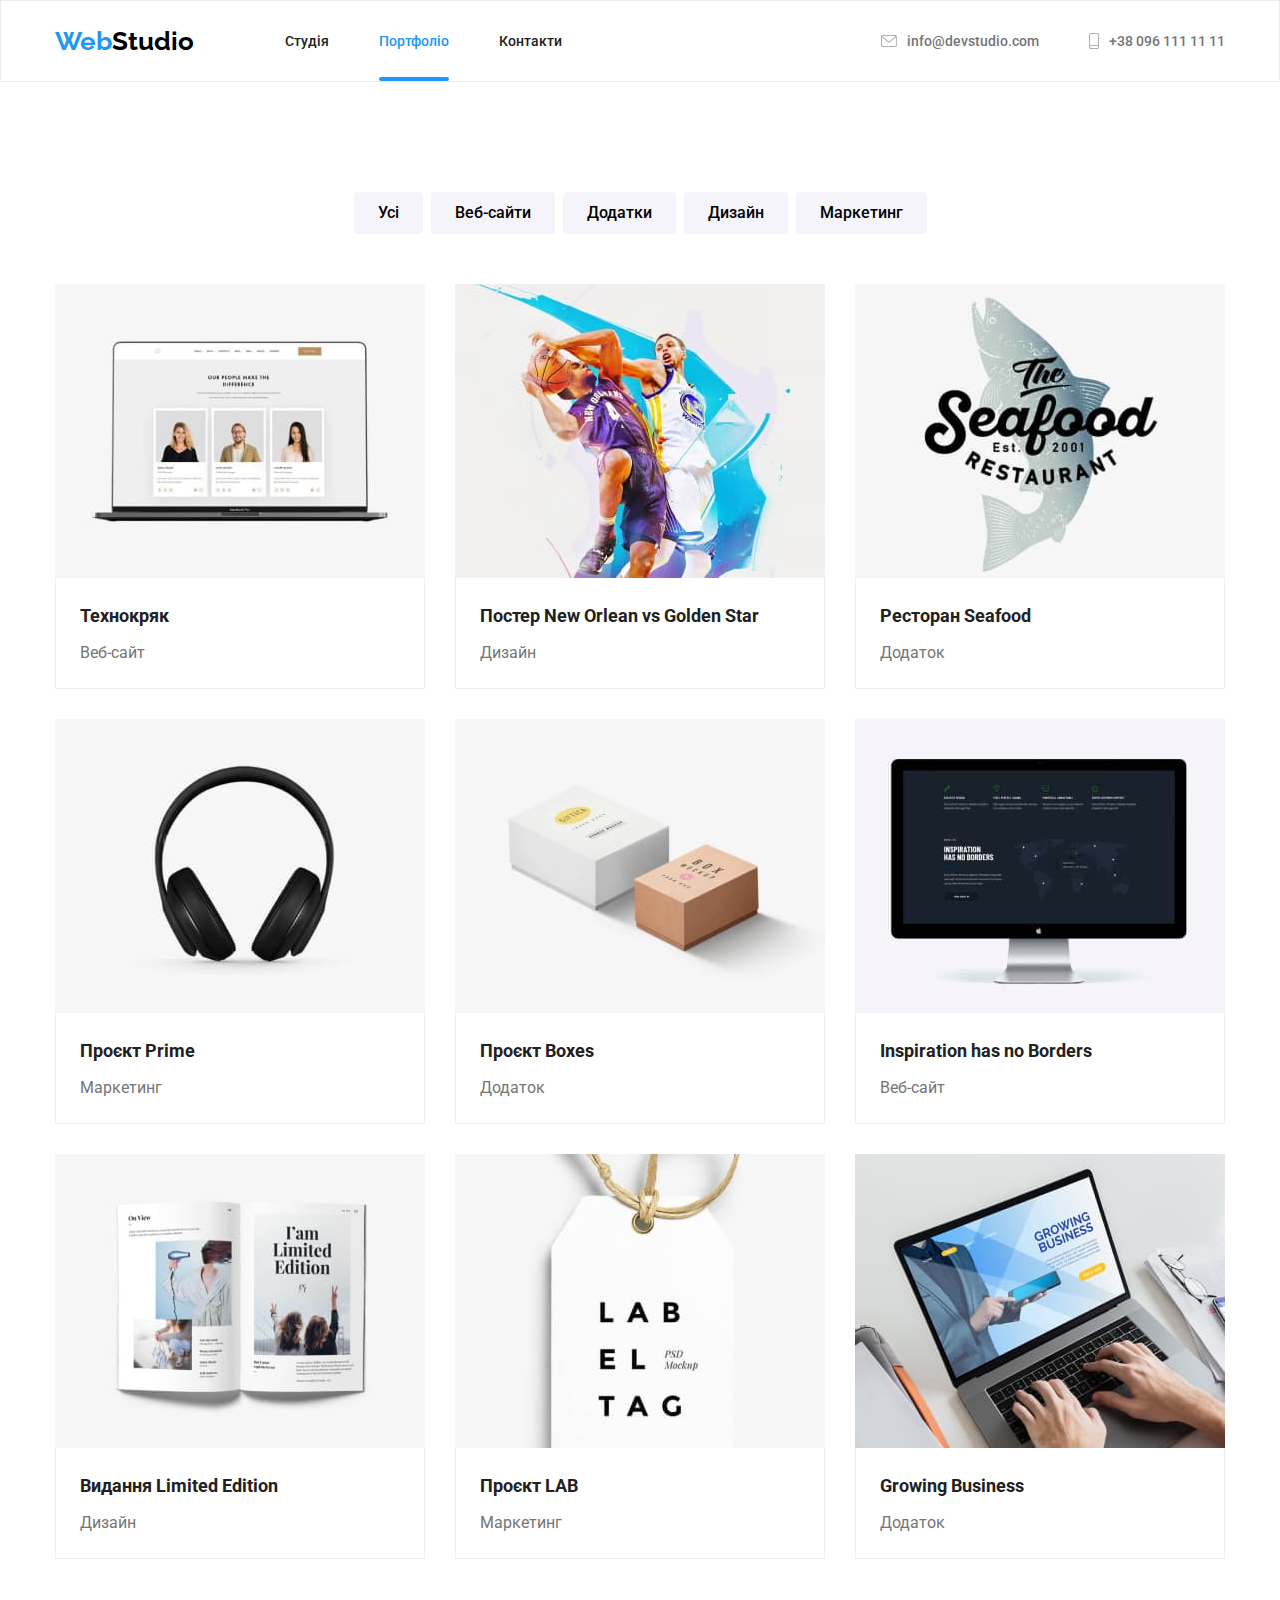
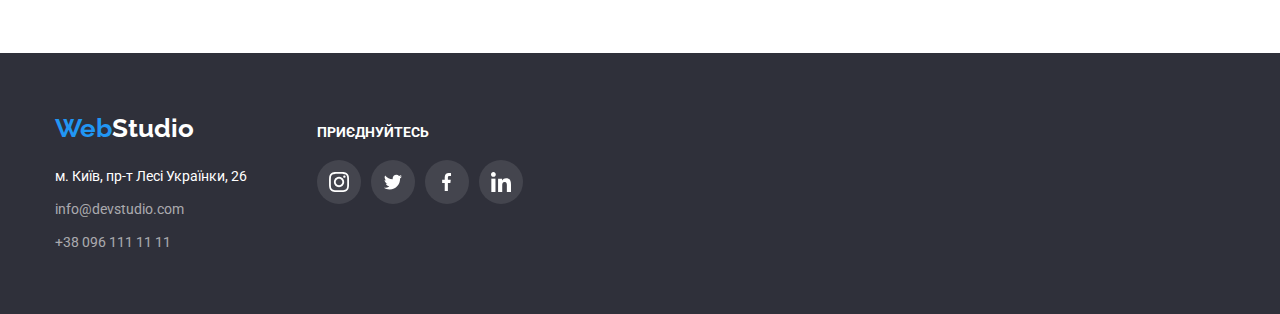
==== portfolio.html @ 8c5ba934 "/" ====
<!DOCTYPE html>
<html lang="uk">
  <head>
    <meta charset="UTF-8" />
    <meta http-equiv="X-UA-Compatible" content="IE=edge" />
    <meta name="viewport" content="width=device-width, initial-scale=1.0" />
    <title>Портфоліо</title>
    <link rel="preconnect" href="https://fonts.googleapis.com" />
    <link rel="preconnect" href="https://fonts.gstatic.com" crossorigin />
    <link
      href="https://fonts.googleapis.com/css2?family=Raleway:wght@700&family=Roboto:wght@400;500;700;900&display=swap"
      rel="stylesheet"
    />
    <link
      rel="stylesheet"
      href="https://cdnjs.cloudflare.com/ajax/libs/modern-normalize/1.0.0/modern-normalize.min.css"
    />
    <link rel="stylesheet" href="./css/styles.css" />
  </head>
  <body>
    <header class="header-">
      <div class="header-container container">
        <nav class="nav">
          <a class="nav-main" href="./">Web<span class="text-studio">Studio</span></a>
          <ul class="nav-list ul-utility">
            <li class="item">
              <a href="./index.html" class="link">Студія</a>
            </li>
            <li class="item">
              <a href="./portfolio.html" class="active-link">Портфоліо</a>
            </li>
            <li class="item">
              <a href="#" class="link">Контакти</a>
            </li>
          </ul>
        </nav>
        <ul class="down ul-utility">
          <li class="item">
            <a href="mailto:info@devstudio.com" lang="en" class="header-contacts">
              <svg width="16" height="12" class="icon-convert">
                <use href="./images/sprite.svg#icon-convert"></use>
              </svg>
              info@devstudio.com
            </a>
          </li>
          <li class="item">
            <a href="tel:+380961111111" class="header-contacts">
              <svg width="10" height="16" class="icon-convert">
                <use href="./images/sprite.svg#icon-smartphone"></use>
              </svg>
              +38 096 111 11 11</a
            >
          </li>
        </ul>
      </div>
    </header>
    <main class="main-studio">
      <section class="section">
        <div class="container">
          <h1 class="visually-hidden">Портфоліо</h1>
          <ul class="portfolio-buttons">
            <li class="item">
              <button type="button" class="portfolio-button">Усі</button>
            </li>

            <li class="item">
              <button type="button" class="portfolio-button">Веб-сайти</button>
            </li>

            <li class="item">
              <button type="button" class="portfolio-button">Додатки</button>
            </li>

            <li class="item">
              <button type="button" class="portfolio-button">Дизайн</button>
            </li>

            <li class="item">
              <button type="button" class="portfolio-button">Маркетинг</button>
            </li>
          </ul>
          <ul class="portfolio-table ul-utility">
            <li class="item">
              <div class="table-div">
                <a href="" class="portfolio-link">
                  <div class="card-thumb">
                    <img
                      class="portfolio-img"
                      width="370"
                      height="294"
                      src="./images/img5.jpg"
                      alt="Ноутбук"
                    />
                    <div class="card-overlay">
                      <p class="overlay-text p-utility">
                        Ресурс пропонує комплексні пропозиції з різним рівнем функціоналу та
                        сервісів. Все це дозволить відвідувачу отримати вичерпні відомості про
                        компанію чи приватну особу.
                      </p>
                    </div>
                  </div>
                  <div class="card-text">
                    <h2 class="portfolio-text h-utility">Технокряк</h2>
                    <p class="portfolio-p p-utility">Веб-сайт</p>
                  </div>
                </a>
              </div>
            </li>

            <li class="item">
              <div class="table-div">
                <a href="" class="portfolio-link">
                  <div class="card-thumb">
                    <img
                      class="portfolio-img"
                      width="370"
                      height="294"
                      src="./images/img6.jpg"
                      alt="Баскетбол"
                    />
                    <div class="card-overlay">
                      <p class="overlay-text p-utility">
                        Ресурс пропонує комплексні пропозиції з різним рівнем функціоналу та
                        сервісів. Все це дозволить відвідувачу отримати вичерпні відомості про
                        компанію чи приватну особу.
                      </p>
                    </div>
                  </div>
                  <div class="card-text">
                    <h2 class="portfolio-text h-utility">Постер New Orlean vs Golden Star</h2>
                    <p class="portfolio-p p-utility">Дизайн</p>
                  </div>
                </a>
              </div>
            </li>

            <li class="item">
              <div class="table-div">
                <a href="" class="portfolio-link">
                  <div class="card-thumb">
                    <img
                      class="portfolio-img"
                      width="370"
                      height="294"
                      src="./images/img7.jpg"
                      alt="Логотип ресторану"
                    />
                    <div class="card-overlay">
                      <p class="overlay-text p-utility">
                        Ресурс пропонує комплексні пропозиції з різним рівнем функціоналу та
                        сервісів. Все це дозволить відвідувачу отримати вичерпні відомості про
                        компанію чи приватну особу.
                      </p>
                    </div>
                  </div>
                  <div class="card-text">
                    <h2 class="portfolio-text h-utility">Ресторан Seafood</h2>
                    <p class="portfolio-p p-utility">Додаток</p>
                  </div>
                </a>
              </div>
            </li>

            <li class="item">
              <div class="table-div">
                <a href="" class="portfolio-link">
                  <div class="card-thumb">
                    <img
                      class="portfolio-img"
                      width="370"
                      height="294"
                      src="./images/img8.jpg"
                      alt="Навушники"
                    />
                    <div class="card-overlay">
                      <p class="overlay-text p-utility">
                        Ресурс пропонує комплексні пропозиції з різним рівнем функціоналу та
                        сервісів. Все це дозволить відвідувачу отримати вичерпні відомості про
                        компанію чи приватну особу.
                      </p>
                    </div>
                  </div>
                  <div class="card-text">
                    <h2 class="portfolio-text h-utility">Проєкт Prime</h2>
                    <p class="portfolio-p p-utility">Маркетинг</p>
                  </div>
                </a>
              </div>
            </li>

            <li class="item">
              <div class="table-div">
                <a href="" class="portfolio-link">
                  <div class="card-thumb">
                    <img
                      class="portfolio-img"
                      width="370"
                      height="294"
                      src="./images/img9.jpg"
                      alt="Бокси"
                    />
                    <div class="card-overlay">
                      <p class="overlay-text p-utility">
                        Ресурс пропонує комплексні пропозиції з різним рівнем функціоналу та
                        сервісів. Все це дозволить відвідувачу отримати вичерпні відомості про
                        компанію чи приватну особу.
                      </p>
                    </div>
                  </div>
                  <div class="card-text">
                    <h2 class="portfolio-text h-utility">Проєкт Boxes</h2>
                    <p class="portfolio-p p-utility">Додаток</p>
                  </div>
                </a>
              </div>
            </li>

            <li class="item">
              <div class="table-div">
                <a href="" class="portfolio-link">
                  <div class="card-thumb">
                    <img
                      class="portfolio-img"
                      width="370"
                      height="294"
                      src="./images/img10.jpg"
                      alt="Монітор"
                    />
                    <div class="card-overlay">
                      <p class="overlay-text p-utility">
                        Ресурс пропонує комплексні пропозиції з різним рівнем функціоналу та
                        сервісів. Все це дозволить відвідувачу отримати вичерпні відомості про
                        компанію чи приватну особу.
                      </p>
                    </div>
                  </div>
                  <div class="card-text">
                    <h2 class="portfolio-text h-utility">Inspiration has no Borders</h2>
                    <p class="portfolio-p p-utility">Веб-сайт</p>
                  </div>
                </a>
              </div>
            </li>

            <li class="item">
              <div class="table-div">
                <a href="" class="portfolio-link">
                  <div class="card-thumb">
                    <img
                      class="portfolio-img"
                      width="370"
                      height="294"
                      src="./images/img11.jpg"
                      alt="Журнал"
                    />
                    <div class="card-overlay">
                      <p class="overlay-text p-utility">
                        Ресурс пропонує комплексні пропозиції з різним рівнем функціоналу та
                        сервісів. Все це дозволить відвідувачу отримати вичерпні відомості про
                        компанію чи приватну особу.
                      </p>
                    </div>
                  </div>
                  <div class="card-text">
                    <h2 class="portfolio-text h-utility">Видання Limited Edition</h2>
                    <p class="portfolio-p p-utility">Дизайн</p>
                  </div>
                </a>
              </div>
            </li>

            <li class="item">
              <div class="table-div">
                <a href="" class="portfolio-link">
                  <div class="card-thumb">
                    <img
                      class="portfolio-img"
                      width="370"
                      height="294"
                      src="./images/img12.jpg"
                      alt="Бірка"
                    />
                    <div class="card-overlay">
                      <p class="overlay-text p-utility">
                        Ресурс пропонує комплексні пропозиції з різним рівнем функціоналу та
                        сервісів. Все це дозволить відвідувачу отримати вичерпні відомості про
                        компанію чи приватну особу.
                      </p>
                    </div>
                  </div>
                  <div class="card-text">
                    <h2 class="portfolio-text h-utility">Проєкт LAB</h2>
                    <p class="portfolio-p p-utility">Маркетинг</p>
                  </div>
                </a>
              </div>
            </li>

            <li class="item">
              <div class="table-div">
                <a href="" class="portfolio-link">
                  <div class="card-thumb">
                    <img
                      class="portfolio-img"
                      width="370"
                      height="294"
                      src="./images/img13.jpg"
                      alt="Ноутбук"
                    />
                    <div class="card-overlay">
                      <p class="overlay-text p-utility">
                        Ресурс пропонує комплексні пропозиції з різним рівнем функціоналу та
                        сервісів. Все це дозволить відвідувачу отримати вичерпні відомості про
                        компанію чи приватну особу.
                      </p>
                    </div>
                  </div>
                  <div class="card-text">
                    <h2 class="portfolio-text h-utility">Growing Business</h2>
                    <p class="portfolio-p p-utility">Додаток</p>
                  </div>
                </a>
              </div>
            </li>
          </ul>
        </div>
      </section>
    </main>
    <footer class="foot">
      <div class="foot-div container">
        <div class="first-part">
          <a class="nav-main" href="./">Web<span class="foot-studio">Studio</span></a>
          <address class="address">
            <ul class="ul-utility">
              <li class="item">
                <a
                  href="https://goo.gl/maps/CPtrU1FHBa2aNyZL9"
                  target="_blank"
                  rel="noopener noreferrer nofollow"
                  class="footer-adress"
                >
                  м. Київ, пр-т Лесі Українки, 26
                </a>
              </li>
              <li class="item">
                <a href="mailto:info@devstudio.com" lang="en" class="footer-contacts"
                  >info@devstudio.com
                </a>
              </li>
              <li class="item">
                <a href="tel:+380961111111" class="footer-contacts">+38 096 111 11 11</a>
              </li>
            </ul>
          </address>
        </div>
        <div class="join-div">
          <p class="join p-utility">Приєднуйтесь</p>
          <ul class="foot-svg ul-utility">
            <li class="item">
              <a class="foot-svg-link" href="#">
                <svg width="20px" height="20px" class="foot-svg-icon">
                  <use href="./images/sprite.svg#icon-instagram"></use>
                </svg>
              </a>
            </li>
            <li class="item">
              <a class="foot-svg-link" href="#">
                <svg width="20px" height="16.25px" class="foot-svg-icon">
                  <use href="./images/sprite.svg#icon-twitter"></use>
                </svg>
              </a>
            </li>
            <li class="item">
              <a class="foot-svg-link" href="#">
                <svg width="10px" height="20px" class="foot-svg-icon">
                  <use href="./images/sprite.svg#icon-facebook"></use>
                </svg>
              </a>
            </li>
            <li class="item">
              <a class="foot-svg-link" href="#">
                <svg width="20px" height="20px" class="foot-svg-icon">
                  <use href="./images/sprite.svg#icon-linkedin"></use>
                </svg>
              </a>
            </li>
          </ul>
        </div>
      </div>
    </footer>
  </body>
</html>
---- css/styles.css ----
:root{
    --domain-text-color: #212121;
    --hoover-color: #2196F3;
    --button-hover: #188CE8;
    --p-color: #757575;
    --default-color: #FFFFFF;
    --button-bgc: #F5F4FA;
    --black: #000000;
    --background-big: #2F303A;
    --sgv-icon-color: #AFB1B8;
    --border-color: #ECECEC;
    --card-set-gap: 30px;
    --card-text-lrpad: 24px;
    --card-text-btpad: 20px;
    --foot-svg-background: rgba(255, 255, 255, 0.1);
    --cubic: cubic-bezier(0.4, 0, 0.2, 1);
}

/* Утіліти */

.ul-utility{
    margin-top: 0;
    margin-bottom: 0;
}

.h-utility{
    margin-top: 0;
    margin-bottom: 0;
}

.p-utility{
    margin-top: 0;
    margin-bottom: 0;
}

.img-utility{
    display: block;
}

.visually-hidden {
    position: absolute;
    white-space: nowrap;
    width: 1px;
    height: 1px;
    overflow: hidden;
    border: 0;
    padding: 0;
    clip: rect(0 0 0 0);
    clip-path: inset(50%);
    margin: -1px;
}

html {
    box-sizing: border-box;
}

*,
*::before *::after {
    box-sizing: inherit;
}



button{
    font-family: inherit;
    cursor: pointer;
    user-select: none;
}

/* Body */
body{
    font-family: Roboto, sans-serif;
    color: var(--domain-text-color);
}

li{
    list-style-type: none;
}

ul{
    margin-left: 0;
    padding-left: 0;
}

img{
    display: block;
    max-width: 100%;
    height: auto;
}

.container{
    width: 1200px;
    padding: 0 15px;
    margin-left: auto;
    margin-right: auto;
    padding-left: 15px;
    padding-right: 15px;
}

.section{
    padding-top: 94px;
    padding-bottom: 94px;
}

.header-{
    border: 1px solid var(--border-color);
}

.header-container{
    display: flex;
}

/* Navigation  */
.nav{
    display: flex;
    text-align: center;
    margin-right: 0;
    height: 80px;
    align-items: center;
}

.nav-main{
    font-family: Raleway, sans-serif;
    font-weight: 700;
    font-size: 26px;
    line-height: calc(31/26);
    color: var(--hoover-color);
    text-decoration: none;
    margin-right: 91px;
    margin-left: auto;
    align-items: center;
}

.text-studio{
    color: var(--black);
}

.foot-studio{
    color: var(--default-color);
}

.nav-list{
    display: flex;
    align-items: center;
}

.nav-list .item{
    margin-left: 50px;
}

.nav-list .item:first-child{
    margin-left: 0;
}

.nav .link{
    position: relative;

    text-decoration: none;
    font-weight: 500;
    font-size: 14px;
    line-height: calc(16/14);
    color: var(--domain-text-color);

    transition: color 250ms var(--cubic);
}

.active-link{
    position: relative;

    color: var(--hoover-color);
    text-decoration: none;
    font-weight: 500;
    font-size: 14px;
    line-height: calc(16/14);
}

.active-link::after{
    content: '';

    position: absolute;
    bottom: -32.6px;

    width: 100%;
    height: 4px;
    display: block;
    
    border-radius: 2px;
    background-color: var(--hoover-color);
}

.nav .link:hover,
.nav .link:focus{
    color: var(--hoover-color);
}

.nav .link::after{
    content: '';

    position: absolute;
    bottom: -32.6px;

    width: 100%;
    height: 4px;
    display: block;

    border-radius: 2px;
    background-color: var(--hoover-color);
    transform: scale(0);

    transition: transform 250ms var(--cubic);
}

.nav .link:hover::after, .nav .link:focus::after{
    transform: scale(1);
}

.down{
    display: flex;
    margin-left: auto;
    align-items: center;    
}

.down .item:not(:first-child){
    margin-left: 50px;
}

.header-contacts{
    display: flex;
    align-items: center;
    font-weight: 500;
    font-size: 14px;
    line-height: calc(16/14);
    color: var(--p-color);
    text-decoration: none;
    fill: var(--sgv-icon-color);

    transition: color 250ms var(--cubic), fill 250ms var(--cubic);
}

.header-contacts:hover,
.header-contacts:focus{
    color: var(--hoover-color);
    fill: var(--hoover-color);
}

.icon-convert{
    display: inline-block;
    margin-right: 10px;
}

.icon-smartphone{
    display: inline-block;
    margin-right: 10px;
}

.solution-sec {
    background-color: var(--background-big);
    align-items: center;
    padding-top: 200px;
    padding-bottom: 200px;
    margin: 0 auto;
    max-width: 1600px;

    background-image: linear-gradient(
        to right, 
        rgba(47, 48, 58, 0.4), 
        rgba(47, 48, 58, 0.4)
        ), url('../images/img14.jpg');
    background-size: cover;
    background-repeat: no-repeat;
}

.main-text{
    width: 696px;
    height: 120px;

    font-weight: 900;
    font-size: 44px;
    line-height: calc(60/40);
    color: var(--default-color);
    text-transform: uppercase;
    margin-right: auto;
    margin-left: auto;
    text-align: center;
    margin-bottom: 30px;
    margin-top: 0;
}

.button-order{
    display: block;
    font-weight: 700;
    font-size: 16px;
    line-height: calc(30/16);
    color: var(--default-color);
    background-color: var(--hoover-color);
    box-shadow: 0px 4px 4px rgba(0, 0, 0, 0.15);
    border-radius: 4px;
    border-color: transparent;
    text-align: center;
    margin-right: auto;
    margin-left: auto;
    padding-left: 32px;
    padding-right: 32px;
    padding-top: 10px;
    padding-bottom: 10px;

    transition: background-color 250ms var(--cubic);
}

.button-order:hover,
.button-order:focus{
    background-color: var(--button-hover);
}

.features-section{
    
}

.features-ul{
    display: flex;
    margin-right: auto;
    margin-left: auto;
}

.features-ul .item::before{
    content: '';

    width: 270px;
    height: 120px;

    display: block;
    background-color: var(--button-bgc);
    margin-bottom: 30px;
}

.icon::before{
    background-repeat: no-repeat;
    background-position: center;
}

.plate::before{
    background-image: url('../images/plate.svg');
}

.clock::before{
    background-image: url('../images/clock.svg');
}

.computer::before{
    background-image: url('../images/computer.svg');
}

.space::before{
    background-image: url('../images/space.svg');
}

.features-ul .item{
    width: 270px;
}

.features-ul .item:not(:nth-child(4n)){
    margin-right: 30px;
}

.features-h{
    font-weight: 700;
    font-size: 14px;
    line-height: calc(16/14);
    text-transform: uppercase;
    margin-bottom: 10px;
}

.features-p {
    font-size: 14px;
    line-height: calc(21/14);
    color: var(--p-color);
}

.speciality-sec{
    padding-top: 0;
}

.speciality{
    font-weight: 700;
    font-size: 36px;
    line-height: calc(42/36);
    text-align: center;
    margin-right: auto;
    margin-left: auto;
    margin-bottom: 50px;
}

.speciality-ul{
    display: flex;
}


.speciality-ul .item:not(:nth-child(3n)){
    margin-right: 30px;
}

.speciality-card{
    position: relative;
}

.speciality-card-text{
    text-align: center;
    background-color: rgba(47, 48, 58, 0.8);
    padding-top: 27px;
    padding-bottom: 27px;

    position: absolute;
    width: 100%;
    top: 100%;
    transform: translate(0, -100%);
}

.card-p{
    font-weight: 700;
    font-size: 14px;
    line-height: calc(16/14);
    color: var(--default-color);
    text-transform: uppercase;
}

.team-sec {
    background-color: var(--button-bgc);
}

.team-text{
    font-size: 36px;
    line-height: calc(42/36);
    text-align: center;
    margin-bottom: 50px;
}

.team-ul{
    display: flex;
}


.team-ul > .item:not(:nth-child(4n)){
    margin-right: 30px;
}

.studio-div{
    box-shadow: 0px 1px 3px rgba(0, 0, 0, 0.12), 0px 1px 1px rgba(0, 0, 0, 0.14), 0px 2px 1px rgba(0, 0, 0, 0.2);
    border-radius: 0px 0px 4px 4px;
    background-color: #fff;
    padding-top: 30px;
    padding-bottom: 30px;
}

.team-names{
    font-weight: 500;
    font-size: 16px;
    line-height: calc(19/16);
    margin-bottom: 10px;
    text-align: center;
}

.team-job{
    font-size: 16px;
    line-height: calc(19/16);
    color: var(--p-color);
    font-weight: 400;
    text-align: center;
    margin-bottom: 16px;
}


.svg-ul{
    display: flex;
    justify-content: center;
}

.svg-ul .item{
    height: 44px;
    width: 44px;
}

.svg-ul .item:not(:last-child){
    margin-right: 10px;
}

.svg-link{
    height: 44px;
    width: 44px;

    display: flex;
    border-radius: 50%;
    align-items: center;
    justify-content: center;
    fill: var(--sgv-icon-color);

    transition: background-color 250ms var(--cubic), fill 250ms var(--cubic);
}

.svg-link:hover, .svg-link:focus{
    background-color: var(--hoover-color);
    fill: var(--default-color);
}

.clients-sec{

}

.clients-text{
    text-align: center;
    font-size: 36px;
    line-height: calc(42/36);
    margin-right: auto;
    margin-left: auto;
    margin-bottom: 50px;
}

.clients-ul{
    display: flex;
}

.clients-ul .item{
    width: calc((100% - 150px ) / 6 );
}

.clients-ul .item:not(:last-child){
    margin-right: 30px;
}

.companies-div{
    height: 92px;
}

.clients-link{
    display: flex;
    justify-content: center;
    align-items: center;
    height: 92px;
    fill: var(--sgv-icon-color);
    border: 1px solid var(--sgv-icon-color);
    border-radius: 4px;
    transition: border-color 250ms var(--cubic), fill 250ms var(--cubic);
}

.clients-link:hover, .clients-link:focus{
    border-color: var(--hoover-color);
    fill: var(--hoover-color);
}

.clients-svg{

}

/* Portfolio */
.portfolio-buttons{
    display: flex;
    margin-bottom: 50px;
    justify-content: center;
}

.portfolio-buttons .item:not(:last-child){
    margin-right: 8px;
}

.portfolio-button{
    font-weight: 500;
    font-size: 16px;
    line-height: calc(26/16);
    font-family: inherit;
    text-align: center;
    background-color: var(--button-bgc);
    border-radius: 4px;
    border-color: transparent;
    padding-top: 6px;
    padding-bottom: 6px;
    padding-right: 22px;
    padding-left: 22px;

    transition: background-color 250ms var(--cubic), color 250ms var(--cubic), box-shadow 250ms var(--cubic);
}

.portfolio-button:hover,
.portfolio-button:focus{
    background-color: var(--hoover-color);
    color: var(--default-color);
    box-shadow: 0px 3px 1px rgba(0, 0, 0, 0.1), 0px 1px 2px rgba(0, 0, 0, 0.08), 0px 2px 2px rgba(0, 0, 0, 0.12);
}

.portfolio-table{
    display: flex;
    flex-wrap: wrap;
    margin-right: calc(-1 * var(--card-set-gap));
    margin-bottom: calc(-1 * var(--card-set-gap));
}


.portfolio-table .item{
    flex-basis: calc(100% / 3 - var(--card-set-gap));
    margin-right: var(--card-set-gap);
    margin-bottom: var(--card-set-gap);
}

.table-div{

}

.table-img{
    margin-bottom: 20px;
}

.portfolio-link{
    text-decoration: none;
    color: var(--domain-text-color);
    display: block;
    transition: box-shadow 250ms var(--cubic);
}

.portfolio-link:hover, .portfolio-link:focus{
    box-shadow: 0px 1px 1px rgba(0, 0, 0, 0.12), 0px 4px 4px rgba(0, 0, 0, 0.06), 1px 4px 6px rgba(0, 0, 0, 0.16);
}

.card-thumb{
    position: relative;
    overflow: hidden;
}

.portfolio-img{
    
}

.card-overlay{
    position: absolute;
    top: 0;
    left: 0;

    width: 100%;
    height: 100%;
    
    background-color: rgba(33, 150, 243, 0.9);
    transform: translateY(101%);

    transition: transform 250ms var(--cubic);
}

.portfolio-link:hover .card-overlay, .portfolio-link:focus .card-overlay{
    transform: translate(0);
}

.overlay-text{
    padding: 63px 24px;
    font-weight: 400;
    font-size: 18px;
    line-height: calc(28/18);
    color: var(--default-color);
}

.card-text{
    padding-left: var(--card-text-lrpad);
    padding-right: var(--card-text-lrpad);
    padding-bottom: var(--card-text-btpad);
    padding-top: var(--card-text-btpad);
    border: 1px solid #EEEEEE;
    border-top: none;
}

.portfolio-text{
    font-weight: 700;
    font-size: 18px;
    line-height: calc(36/18);
    margin-bottom: 4px;
}

.portfolio-p{
    font-size: 16px;
    line-height: calc(30/16);
    color: var(--p-color);
}


/* FOOTER */

.footer-adress{
    font-size: 14px;
    line-height: calc(24/14);
    color: var(--default-color);
    text-decoration: none;

    transition: color 250ms var(--cubic);
}

.footer-adress:hover,
.footer-adress:focus{
    color: var(--hoover-color);
}

.footer-contacts{
    font-size: 14px;
    line-height: calc(24/14);
    color: rgba(255, 255, 255, 0.6);
    text-decoration: none;

    transition: color 250ms var(--cubic);
}

.footer-contacts:hover,
.footer-contacts:focus{
    color: var(--hoover-color);
}

.foot{
    padding-top: 60px;
    padding-bottom: 60px;
    background-color: var(--background-big);
}

.foot-div{
    display: flex;
    align-items: baseline;
}


.foot .nav-main{
    margin-right: 0;
}

.address{
    font-style: normal;
    margin-top: 20px;
}

.address .item:not(:last-child){
    margin-bottom: 9px;
}

.join-div{
    margin-left: 70px;
}

.join{
    font-weight: 700;
    font-size: 14px;
    line-height: calc(16/14);
    text-transform: uppercase;
    color: var(--default-color);
    margin-bottom: 20px;
}

.foot-svg{
    display: flex;
    justify-content: center;
}

.foot-svg .item:not(:last-child){
    margin-right: 10px;
}

.foot-svg-link{
    height: 44px;
    width: 44px;

    justify-content: center;
    align-items: center;
    display: flex;
    border-radius: 50%;
    background-color: var(--foot-svg-background);

    transition: background-color 250ms var(--cubic);
}

.foot-svg-link:hover,
.foot-svg-link:focus{
    background-color: var(--hoover-color);
}

.foot-svg-icon{
    fill: var(--default-color);
}

.backdrop{
    position: fixed;
    top: 0;
    left: 0;

    width: 100%;
    height: 100%;

    background-color: rgba(0, 0, 0, 0.2);

    opacity: 1;
        
    transition: opacity 250ms var(--cubic);
}

.backdrop.is-hidden{
    opacity: 0;
    pointer-events: none;
}

.backdrop.is-hidden .modal{
    transform: translate(-50%, -50%) scale(0.9);
}

.modal{
    position: absolute;
    top: 50%;
    left: 50%;
    transform: translate(-50%, -50%) scale(1);

    width: 528px;
    height: 581px;

    background-color: var(--default-color);
    box-shadow: 0px 1px 3px rgba(0, 0, 0, 0.12), 0px 1px 1px rgba(0, 0, 0, 0.14), 0px 2px 1px rgba(0, 0, 0, 0.2);
    border-radius: 4px;

    transition: transform 250ms var(--cubic);
}

.close-button{
    position: absolute;
    top: 8px;
    right: 8px;

    display: block;
    border: 1px solid rgba(0, 0, 0, 0.1);
    border-radius: 50%;
    background-color: var(--default-color);
    padding: 10px;
    display: flex;
    justify-content: center;
    align-items: center;
    fill: black;

    transition: background-color 250ms var(--cubic), fill 250ms var(--cubic), box-shadow 250ms var(--cubic);
}

.close-button:hover, .close-button:focus{
    background-color: var(--hoover-color);
    fill: var(--default-color);
    box-shadow: 0px 1px 3px rgba(0, 0, 0, 0.12), 0px 1px 1px rgba(0, 0, 0, 0.14), 0px 2px 1px rgba(0, 0, 0, 0.2);
}

.chrest-icon{
    
}
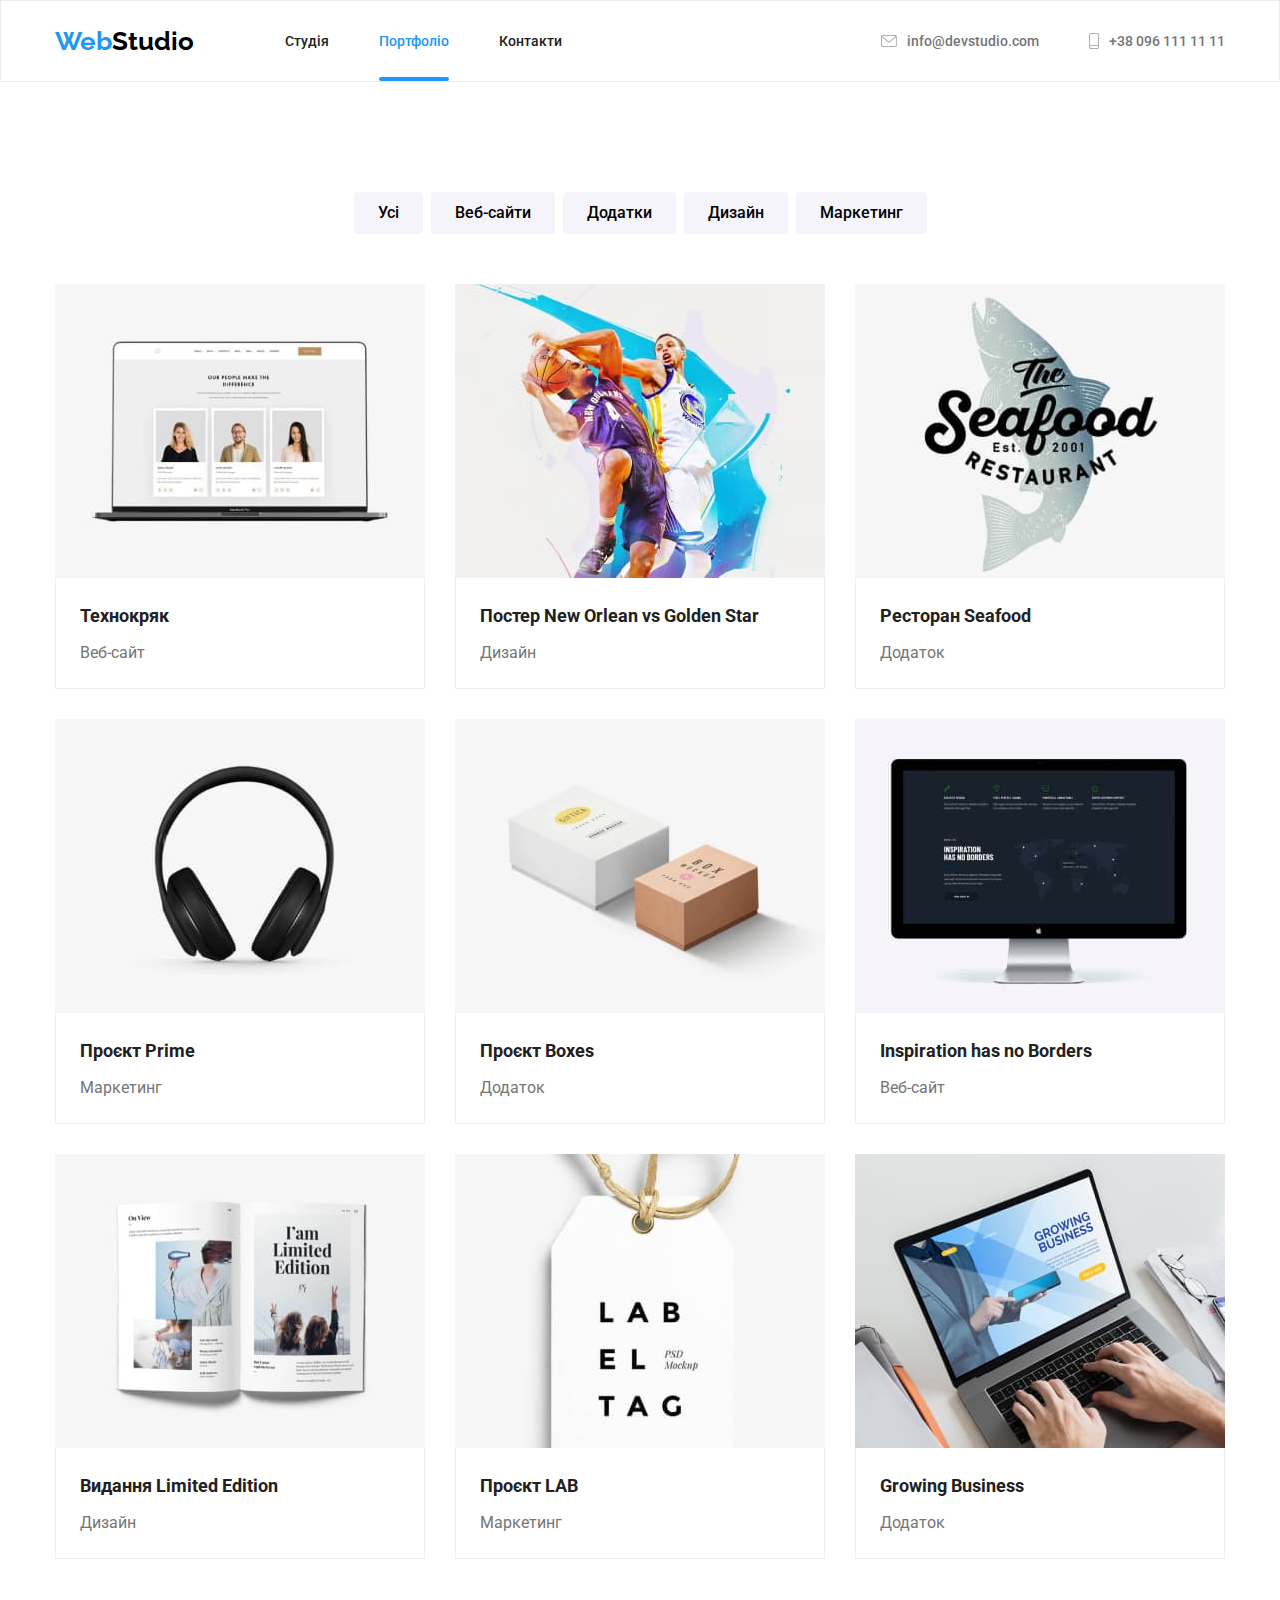
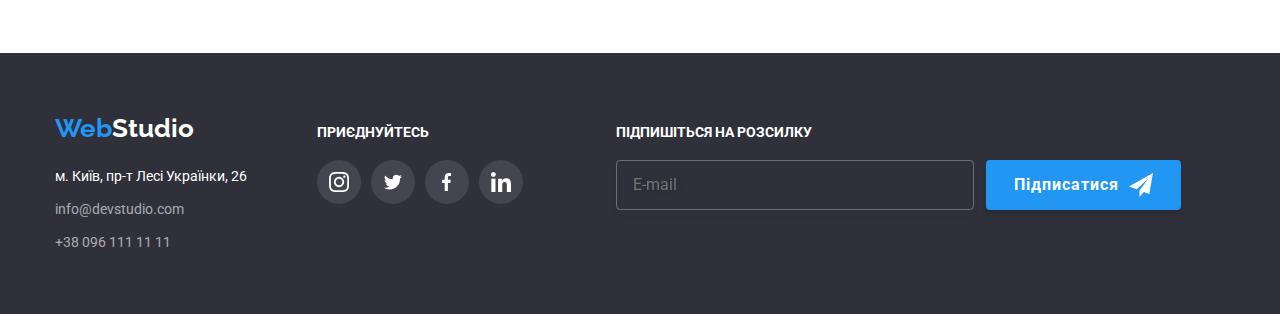
==== commit ba8d47eb: "/" ====
--- a/portfolio.html
+++ b/portfolio.html
@@ -386,6 +386,28 @@
             </li>
           </ul>
         </div>
+        <div class="foot-form-container">
+          <p class="form-p p-utility">Підпишіться на розсилку</p>
+          <div class="foot-form-div">
+            <form class="foot-form">
+              <label for="" class="field-foot">
+                <input
+                  class="foot-input"
+                  type="mail"
+                  name="foot-email"
+                  placeholder="E-mail"
+                  autocomplete="on"
+                />
+              </label>
+            </form>
+            <button class="foot-submit" type="submit">
+              Підписатися
+              <svg class="icon-send" width="24px" height="24px">
+                <use href="./images/sprite.svg#icon-send"></use>
+              </svg>
+            </button>
+          </div>
+        </div>
       </div>
     </footer>
   </body>
--- a/css/styles.css
+++ b/css/styles.css
@@ -1,844 +1,1105 @@
-:root{
-    --domain-text-color: #212121;
-    --hoover-color: #2196F3;
-    --button-hover: #188CE8;
-    --p-color: #757575;
-    --default-color: #FFFFFF;
-    --button-bgc: #F5F4FA;
-    --black: #000000;
-    --background-big: #2F303A;
-    --sgv-icon-color: #AFB1B8;
-    --border-color: #ECECEC;
-    --card-set-gap: 30px;
-    --card-text-lrpad: 24px;
-    --card-text-btpad: 20px;
-    --foot-svg-background: rgba(255, 255, 255, 0.1);
-    --cubic: cubic-bezier(0.4, 0, 0.2, 1);
+:root {
+  --domain-text-color: #212121;
+  --hover-color: #2196f3;
+  --button-hover: #188ce8;
+  --p-color: #757575;
+  --default-color: #ffffff;
+  --button-bgc: #f5f4fa;
+  --black: #000000;
+  --background-big: #2f303a;
+  --sgv-icon-color: #afb1b8;
+  --border-color: #ececec;
+  --card-set-gap: 30px;
+  --card-text-lrpad: 24px;
+  --card-text-btpad: 20px;
+  --foot-svg-background: rgba(255, 255, 255, 0.1);
+  --cubic: cubic-bezier(0.4, 0, 0.2, 1);
 }
 
 /* Утіліти */
 
-.ul-utility{
-    margin-top: 0;
-    margin-bottom: 0;
-}
-
-.h-utility{
-    margin-top: 0;
-    margin-bottom: 0;
-}
-
-.p-utility{
-    margin-top: 0;
-    margin-bottom: 0;
-}
-
-.img-utility{
-    display: block;
+.ul-utility {
+  margin-top: 0;
+  margin-bottom: 0;
+}
+
+.h-utility {
+  margin-top: 0;
+  margin-bottom: 0;
+}
+
+.p-utility {
+  margin-top: 0;
+  margin-bottom: 0;
+}
+
+.img-utility {
+  display: block;
 }
 
 .visually-hidden {
-    position: absolute;
-    white-space: nowrap;
-    width: 1px;
-    height: 1px;
-    overflow: hidden;
-    border: 0;
-    padding: 0;
-    clip: rect(0 0 0 0);
-    clip-path: inset(50%);
-    margin: -1px;
+  position: absolute;
+  white-space: nowrap;
+  width: 1px;
+  height: 1px;
+  overflow: hidden;
+  border: 0;
+  padding: 0;
+  clip: rect(0 0 0 0);
+  clip-path: inset(50%);
+  margin: -1px;
 }
 
 html {
-    box-sizing: border-box;
+  box-sizing: border-box;
 }
 
 *,
 *::before *::after {
-    box-sizing: inherit;
-}
-
-
-
-button{
-    font-family: inherit;
-    cursor: pointer;
-    user-select: none;
+  box-sizing: inherit;
+}
+
+button {
+  font-family: inherit;
+  cursor: pointer;
+  user-select: none;
 }
 
 /* Body */
-body{
-    font-family: Roboto, sans-serif;
-    color: var(--domain-text-color);
-}
-
-li{
-    list-style-type: none;
-}
-
-ul{
-    margin-left: 0;
-    padding-left: 0;
-}
-
-img{
-    display: block;
-    max-width: 100%;
-    height: auto;
-}
-
-.container{
-    width: 1200px;
-    padding: 0 15px;
-    margin-left: auto;
-    margin-right: auto;
-    padding-left: 15px;
-    padding-right: 15px;
-}
-
-.section{
-    padding-top: 94px;
-    padding-bottom: 94px;
-}
-
-.header-{
-    border: 1px solid var(--border-color);
-}
-
-.header-container{
-    display: flex;
+body {
+  font-family: Roboto, sans-serif;
+  color: var(--domain-text-color);
+}
+
+li {
+  list-style-type: none;
+}
+
+ul {
+  margin-left: 0;
+  padding-left: 0;
+}
+
+img {
+  display: block;
+  max-width: 100%;
+  height: auto;
+}
+
+.container {
+  width: 1200px;
+  padding: 0 15px;
+  margin-left: auto;
+  margin-right: auto;
+  padding-left: 15px;
+  padding-right: 15px;
+}
+
+.section {
+  padding-top: 94px;
+  padding-bottom: 94px;
+}
+
+.header- {
+  border: 1px solid var(--border-color);
+}
+
+.header-container {
+  display: flex;
 }
 
 /* Navigation  */
-.nav{
-    display: flex;
-    text-align: center;
-    margin-right: 0;
-    height: 80px;
-    align-items: center;
-}
-
-.nav-main{
-    font-family: Raleway, sans-serif;
-    font-weight: 700;
-    font-size: 26px;
-    line-height: calc(31/26);
-    color: var(--hoover-color);
-    text-decoration: none;
-    margin-right: 91px;
-    margin-left: auto;
-    align-items: center;
-}
-
-.text-studio{
-    color: var(--black);
-}
-
-.foot-studio{
-    color: var(--default-color);
-}
-
-.nav-list{
-    display: flex;
-    align-items: center;
-}
-
-.nav-list .item{
-    margin-left: 50px;
-}
-
-.nav-list .item:first-child{
-    margin-left: 0;
-}
-
-.nav .link{
-    position: relative;
-
-    text-decoration: none;
-    font-weight: 500;
-    font-size: 14px;
-    line-height: calc(16/14);
-    color: var(--domain-text-color);
-
-    transition: color 250ms var(--cubic);
-}
-
-.active-link{
-    position: relative;
-
-    color: var(--hoover-color);
-    text-decoration: none;
-    font-weight: 500;
-    font-size: 14px;
-    line-height: calc(16/14);
-}
-
-.active-link::after{
-    content: '';
-
-    position: absolute;
-    bottom: -32.6px;
-
-    width: 100%;
-    height: 4px;
-    display: block;
-    
-    border-radius: 2px;
-    background-color: var(--hoover-color);
+.nav {
+  display: flex;
+  text-align: center;
+  margin-right: 0;
+  height: 80px;
+  align-items: center;
+}
+
+.nav-main {
+  font-family: Raleway, sans-serif;
+  font-weight: 700;
+  font-size: 26px;
+  line-height: calc(31 / 26);
+  color: var(--hover-color);
+  text-decoration: none;
+  margin-right: 91px;
+  margin-left: auto;
+  align-items: center;
+}
+
+.text-studio {
+  color: var(--black);
+}
+
+.foot-studio {
+  color: var(--default-color);
+}
+
+.nav-list {
+  display: flex;
+  align-items: center;
+}
+
+.nav-list .item {
+  margin-left: 50px;
+}
+
+.nav-list .item:first-child {
+  margin-left: 0;
+}
+
+.nav .link {
+  position: relative;
+
+  text-decoration: none;
+  font-weight: 500;
+  font-size: 14px;
+  line-height: calc(16 / 14);
+  color: var(--domain-text-color);
+
+  transition: color 250ms var(--cubic);
+}
+
+.active-link {
+  position: relative;
+
+  color: var(--hover-color);
+  text-decoration: none;
+  font-weight: 500;
+  font-size: 14px;
+  line-height: calc(16 / 14);
+}
+
+.active-link::after {
+  content: '';
+
+  position: absolute;
+  bottom: -32.6px;
+
+  width: 100%;
+  height: 4px;
+  display: block;
+
+  border-radius: 2px;
+  background-color: var(--hover-color);
 }
 
 .nav .link:hover,
-.nav .link:focus{
-    color: var(--hoover-color);
-}
-
-.nav .link::after{
-    content: '';
-
-    position: absolute;
-    bottom: -32.6px;
-
-    width: 100%;
-    height: 4px;
-    display: block;
-
-    border-radius: 2px;
-    background-color: var(--hoover-color);
-    transform: scale(0);
-
-    transition: transform 250ms var(--cubic);
-}
-
-.nav .link:hover::after, .nav .link:focus::after{
-    transform: scale(1);
-}
-
-.down{
-    display: flex;
-    margin-left: auto;
-    align-items: center;    
-}
-
-.down .item:not(:first-child){
-    margin-left: 50px;
-}
-
-.header-contacts{
-    display: flex;
-    align-items: center;
-    font-weight: 500;
-    font-size: 14px;
-    line-height: calc(16/14);
-    color: var(--p-color);
-    text-decoration: none;
-    fill: var(--sgv-icon-color);
-
-    transition: color 250ms var(--cubic), fill 250ms var(--cubic);
+.nav .link:focus {
+  color: var(--hover-color);
+}
+
+.nav .link::after {
+  content: '';
+
+  position: absolute;
+  bottom: -32.6px;
+
+  width: 100%;
+  height: 4px;
+  display: block;
+
+  border-radius: 2px;
+  background-color: var(--hover-color);
+  transform: scale(0);
+
+  transition: transform 250ms var(--cubic);
+}
+
+.nav .link:hover::after,
+.nav .link:focus::after {
+  transform: scale(1);
+}
+
+.down {
+  display: flex;
+  margin-left: auto;
+  align-items: center;
+}
+
+.down .item:not(:first-child) {
+  margin-left: 50px;
+}
+
+.header-contacts {
+  display: flex;
+  align-items: center;
+  font-weight: 500;
+  font-size: 14px;
+  line-height: calc(16 / 14);
+  color: var(--p-color);
+  text-decoration: none;
+  fill: var(--sgv-icon-color);
+
+  transition: color 250ms var(--cubic), fill 250ms var(--cubic);
 }
 
 .header-contacts:hover,
-.header-contacts:focus{
-    color: var(--hoover-color);
-    fill: var(--hoover-color);
-}
-
-.icon-convert{
-    display: inline-block;
-    margin-right: 10px;
-}
-
-.icon-smartphone{
-    display: inline-block;
-    margin-right: 10px;
+.header-contacts:focus {
+  color: var(--hover-color);
+  fill: var(--hover-color);
+}
+
+.icon-convert {
+  display: inline-block;
+  margin-right: 10px;
+}
+
+.icon-smartphone {
+  display: inline-block;
+  margin-right: 10px;
 }
 
 .solution-sec {
-    background-color: var(--background-big);
-    align-items: center;
-    padding-top: 200px;
-    padding-bottom: 200px;
-    margin: 0 auto;
-    max-width: 1600px;
-
-    background-image: linear-gradient(
-        to right, 
-        rgba(47, 48, 58, 0.4), 
-        rgba(47, 48, 58, 0.4)
-        ), url('../images/img14.jpg');
-    background-size: cover;
-    background-repeat: no-repeat;
-}
-
-.main-text{
-    width: 696px;
-    height: 120px;
-
-    font-weight: 900;
-    font-size: 44px;
-    line-height: calc(60/40);
-    color: var(--default-color);
-    text-transform: uppercase;
-    margin-right: auto;
-    margin-left: auto;
-    text-align: center;
-    margin-bottom: 30px;
-    margin-top: 0;
-}
-
-.button-order{
-    display: block;
-    font-weight: 700;
-    font-size: 16px;
-    line-height: calc(30/16);
-    color: var(--default-color);
-    background-color: var(--hoover-color);
-    box-shadow: 0px 4px 4px rgba(0, 0, 0, 0.15);
-    border-radius: 4px;
-    border-color: transparent;
-    text-align: center;
-    margin-right: auto;
-    margin-left: auto;
-    padding-left: 32px;
-    padding-right: 32px;
-    padding-top: 10px;
-    padding-bottom: 10px;
-
-    transition: background-color 250ms var(--cubic);
+  background-color: var(--background-big);
+  align-items: center;
+  padding-top: 200px;
+  padding-bottom: 200px;
+  margin: 0 auto;
+  max-width: 1600px;
+
+  background-image: linear-gradient(to right, rgba(47, 48, 58, 0.4), rgba(47, 48, 58, 0.4)),
+    url('../images/img14.jpg');
+  background-size: cover;
+  background-repeat: no-repeat;
+}
+
+.main-text {
+  width: 696px;
+  height: 120px;
+
+  font-weight: 900;
+  font-size: 44px;
+  line-height: calc(60 / 40);
+  color: var(--default-color);
+  text-transform: uppercase;
+  margin-right: auto;
+  margin-left: auto;
+  text-align: center;
+  margin-bottom: 30px;
+  margin-top: 0;
+}
+
+.button-order {
+  display: block;
+  font-weight: 700;
+  font-size: 16px;
+  line-height: calc(30 / 16);
+  color: var(--default-color);
+  background-color: var(--hover-color);
+  box-shadow: 0px 4px 4px rgba(0, 0, 0, 0.15);
+  border-radius: 4px;
+  border-color: transparent;
+  text-align: center;
+  margin-right: auto;
+  margin-left: auto;
+  padding-left: 32px;
+  padding-right: 32px;
+  padding-top: 10px;
+  padding-bottom: 10px;
+
+  transition: background-color 250ms var(--cubic);
 }
 
 .button-order:hover,
-.button-order:focus{
-    background-color: var(--button-hover);
-}
-
-.features-section{
-    
-}
-
-.features-ul{
-    display: flex;
-    margin-right: auto;
-    margin-left: auto;
-}
-
-.features-ul .item::before{
-    content: '';
-
-    width: 270px;
-    height: 120px;
-
-    display: block;
-    background-color: var(--button-bgc);
-    margin-bottom: 30px;
-}
-
-.icon::before{
-    background-repeat: no-repeat;
-    background-position: center;
-}
-
-.plate::before{
-    background-image: url('../images/plate.svg');
-}
-
-.clock::before{
-    background-image: url('../images/clock.svg');
-}
-
-.computer::before{
-    background-image: url('../images/computer.svg');
-}
-
-.space::before{
-    background-image: url('../images/space.svg');
-}
-
-.features-ul .item{
-    width: 270px;
-}
-
-.features-ul .item:not(:nth-child(4n)){
-    margin-right: 30px;
-}
-
-.features-h{
-    font-weight: 700;
-    font-size: 14px;
-    line-height: calc(16/14);
-    text-transform: uppercase;
-    margin-bottom: 10px;
+.button-order:focus {
+  background-color: var(--button-hover);
+}
+
+.features-section {
+}
+
+.features-ul {
+  display: flex;
+  margin-right: auto;
+  margin-left: auto;
+}
+
+.features-ul .item::before {
+  content: '';
+
+  width: 270px;
+  height: 120px;
+
+  display: block;
+  background-color: var(--button-bgc);
+  margin-bottom: 30px;
+}
+
+.icon::before {
+  background-repeat: no-repeat;
+  background-position: center;
+}
+
+.plate::before {
+  background-image: url('../images/plate.svg');
+}
+
+.clock::before {
+  background-image: url('../images/clock.svg');
+}
+
+.computer::before {
+  background-image: url('../images/computer.svg');
+}
+
+.space::before {
+  background-image: url('../images/space.svg');
+}
+
+.features-ul .item {
+  width: 270px;
+}
+
+.features-ul .item:not(:nth-child(4n)) {
+  margin-right: 30px;
+}
+
+.features-h {
+  font-weight: 700;
+  font-size: 14px;
+  line-height: calc(16 / 14);
+  text-transform: uppercase;
+  margin-bottom: 10px;
 }
 
 .features-p {
-    font-size: 14px;
-    line-height: calc(21/14);
-    color: var(--p-color);
-}
-
-.speciality-sec{
-    padding-top: 0;
-}
-
-.speciality{
-    font-weight: 700;
-    font-size: 36px;
-    line-height: calc(42/36);
-    text-align: center;
-    margin-right: auto;
-    margin-left: auto;
-    margin-bottom: 50px;
-}
-
-.speciality-ul{
-    display: flex;
-}
-
-
-.speciality-ul .item:not(:nth-child(3n)){
-    margin-right: 30px;
-}
-
-.speciality-card{
-    position: relative;
-}
-
-.speciality-card-text{
-    text-align: center;
-    background-color: rgba(47, 48, 58, 0.8);
-    padding-top: 27px;
-    padding-bottom: 27px;
-
-    position: absolute;
-    width: 100%;
-    top: 100%;
-    transform: translate(0, -100%);
-}
-
-.card-p{
-    font-weight: 700;
-    font-size: 14px;
-    line-height: calc(16/14);
-    color: var(--default-color);
-    text-transform: uppercase;
+  font-size: 14px;
+  line-height: calc(21 / 14);
+  color: var(--p-color);
+}
+
+.speciality-sec {
+  padding-top: 0;
+}
+
+.speciality {
+  font-weight: 700;
+  font-size: 36px;
+  line-height: calc(42 / 36);
+  text-align: center;
+  margin-right: auto;
+  margin-left: auto;
+  margin-bottom: 50px;
+}
+
+.speciality-ul {
+  display: flex;
+}
+
+.speciality-ul .item:not(:nth-child(3n)) {
+  margin-right: 30px;
+}
+
+.speciality-card {
+  position: relative;
+}
+
+.speciality-card-text {
+  text-align: center;
+  background-color: rgba(47, 48, 58, 0.8);
+  padding-top: 27px;
+  padding-bottom: 27px;
+
+  position: absolute;
+  width: 100%;
+  top: 100%;
+  transform: translate(0, -100%);
+}
+
+.card-p {
+  font-weight: 700;
+  font-size: 14px;
+  line-height: calc(16 / 14);
+  color: var(--default-color);
+  text-transform: uppercase;
 }
 
 .team-sec {
-    background-color: var(--button-bgc);
-}
-
-.team-text{
-    font-size: 36px;
-    line-height: calc(42/36);
-    text-align: center;
-    margin-bottom: 50px;
-}
-
-.team-ul{
-    display: flex;
-}
-
-
-.team-ul > .item:not(:nth-child(4n)){
-    margin-right: 30px;
-}
-
-.studio-div{
-    box-shadow: 0px 1px 3px rgba(0, 0, 0, 0.12), 0px 1px 1px rgba(0, 0, 0, 0.14), 0px 2px 1px rgba(0, 0, 0, 0.2);
-    border-radius: 0px 0px 4px 4px;
-    background-color: #fff;
-    padding-top: 30px;
-    padding-bottom: 30px;
-}
-
-.team-names{
-    font-weight: 500;
-    font-size: 16px;
-    line-height: calc(19/16);
-    margin-bottom: 10px;
-    text-align: center;
-}
-
-.team-job{
-    font-size: 16px;
-    line-height: calc(19/16);
-    color: var(--p-color);
-    font-weight: 400;
-    text-align: center;
-    margin-bottom: 16px;
-}
-
-
-.svg-ul{
-    display: flex;
-    justify-content: center;
-}
-
-.svg-ul .item{
-    height: 44px;
-    width: 44px;
-}
-
-.svg-ul .item:not(:last-child){
-    margin-right: 10px;
-}
-
-.svg-link{
-    height: 44px;
-    width: 44px;
-
-    display: flex;
-    border-radius: 50%;
-    align-items: center;
-    justify-content: center;
-    fill: var(--sgv-icon-color);
-
-    transition: background-color 250ms var(--cubic), fill 250ms var(--cubic);
-}
-
-.svg-link:hover, .svg-link:focus{
-    background-color: var(--hoover-color);
-    fill: var(--default-color);
-}
-
-.clients-sec{
-
-}
-
-.clients-text{
-    text-align: center;
-    font-size: 36px;
-    line-height: calc(42/36);
-    margin-right: auto;
-    margin-left: auto;
-    margin-bottom: 50px;
-}
-
-.clients-ul{
-    display: flex;
-}
-
-.clients-ul .item{
-    width: calc((100% - 150px ) / 6 );
-}
-
-.clients-ul .item:not(:last-child){
-    margin-right: 30px;
-}
-
-.companies-div{
-    height: 92px;
-}
-
-.clients-link{
-    display: flex;
-    justify-content: center;
-    align-items: center;
-    height: 92px;
-    fill: var(--sgv-icon-color);
-    border: 1px solid var(--sgv-icon-color);
-    border-radius: 4px;
-    transition: border-color 250ms var(--cubic), fill 250ms var(--cubic);
-}
-
-.clients-link:hover, .clients-link:focus{
-    border-color: var(--hoover-color);
-    fill: var(--hoover-color);
-}
-
-.clients-svg{
-
+  background-color: var(--button-bgc);
+}
+
+.team-text {
+  font-size: 36px;
+  line-height: calc(42 / 36);
+  text-align: center;
+  margin-bottom: 50px;
+}
+
+.team-ul {
+  display: flex;
+}
+
+.team-ul > .item:not(:nth-child(4n)) {
+  margin-right: 30px;
+}
+
+.studio-div {
+  box-shadow: 0px 1px 3px rgba(0, 0, 0, 0.12), 0px 1px 1px rgba(0, 0, 0, 0.14),
+    0px 2px 1px rgba(0, 0, 0, 0.2);
+  border-radius: 0px 0px 4px 4px;
+  background-color: #fff;
+  padding-top: 30px;
+  padding-bottom: 30px;
+}
+
+.team-names {
+  font-weight: 500;
+  font-size: 16px;
+  line-height: calc(19 / 16);
+  margin-bottom: 10px;
+  text-align: center;
+}
+
+.team-job {
+  font-size: 16px;
+  line-height: calc(19 / 16);
+  color: var(--p-color);
+  font-weight: 400;
+  text-align: center;
+  margin-bottom: 16px;
+}
+
+.svg-ul {
+  display: flex;
+  justify-content: center;
+}
+
+.svg-ul .item {
+  height: 44px;
+  width: 44px;
+}
+
+.svg-ul .item:not(:last-child) {
+  margin-right: 10px;
+}
+
+.svg-link {
+  height: 44px;
+  width: 44px;
+
+  display: flex;
+  border-radius: 50%;
+  align-items: center;
+  justify-content: center;
+  fill: var(--sgv-icon-color);
+
+  transition: background-color 250ms var(--cubic), fill 250ms var(--cubic);
+}
+
+.svg-link:hover,
+.svg-link:focus {
+  background-color: var(--hover-color);
+  fill: var(--default-color);
+}
+
+.clients-sec {
+}
+
+.clients-text {
+  text-align: center;
+  font-size: 36px;
+  line-height: calc(42 / 36);
+  margin-right: auto;
+  margin-left: auto;
+  margin-bottom: 50px;
+}
+
+.clients-ul {
+  display: flex;
+}
+
+.clients-ul .item {
+  width: calc((100% - 150px) / 6);
+}
+
+.clients-ul .item:not(:last-child) {
+  margin-right: 30px;
+}
+
+.companies-div {
+  height: 92px;
+}
+
+.clients-link {
+  display: flex;
+  justify-content: center;
+  align-items: center;
+  height: 92px;
+  fill: var(--sgv-icon-color);
+  border: 1px solid var(--sgv-icon-color);
+  border-radius: 4px;
+  transition: border-color 250ms var(--cubic), fill 250ms var(--cubic);
+}
+
+.clients-link:hover,
+.clients-link:focus {
+  border-color: var(--hover-color);
+  fill: var(--hover-color);
+}
+
+.clients-svg {
 }
 
 /* Portfolio */
-.portfolio-buttons{
-    display: flex;
-    margin-bottom: 50px;
-    justify-content: center;
-}
-
-.portfolio-buttons .item:not(:last-child){
-    margin-right: 8px;
-}
-
-.portfolio-button{
-    font-weight: 500;
-    font-size: 16px;
-    line-height: calc(26/16);
-    font-family: inherit;
-    text-align: center;
-    background-color: var(--button-bgc);
-    border-radius: 4px;
-    border-color: transparent;
-    padding-top: 6px;
-    padding-bottom: 6px;
-    padding-right: 22px;
-    padding-left: 22px;
-
-    transition: background-color 250ms var(--cubic), color 250ms var(--cubic), box-shadow 250ms var(--cubic);
+.portfolio-buttons {
+  display: flex;
+  margin-bottom: 50px;
+  justify-content: center;
+}
+
+.portfolio-buttons .item:not(:last-child) {
+  margin-right: 8px;
+}
+
+.portfolio-button {
+  font-weight: 500;
+  font-size: 16px;
+  line-height: calc(26 / 16);
+  font-family: inherit;
+  text-align: center;
+  background-color: var(--button-bgc);
+  border-radius: 4px;
+  border-color: transparent;
+  padding-top: 6px;
+  padding-bottom: 6px;
+  padding-right: 22px;
+  padding-left: 22px;
+
+  transition: background-color 250ms var(--cubic), color 250ms var(--cubic),
+    box-shadow 250ms var(--cubic);
 }
 
 .portfolio-button:hover,
-.portfolio-button:focus{
-    background-color: var(--hoover-color);
-    color: var(--default-color);
-    box-shadow: 0px 3px 1px rgba(0, 0, 0, 0.1), 0px 1px 2px rgba(0, 0, 0, 0.08), 0px 2px 2px rgba(0, 0, 0, 0.12);
-}
-
-.portfolio-table{
-    display: flex;
-    flex-wrap: wrap;
-    margin-right: calc(-1 * var(--card-set-gap));
-    margin-bottom: calc(-1 * var(--card-set-gap));
-}
-
-
-.portfolio-table .item{
-    flex-basis: calc(100% / 3 - var(--card-set-gap));
-    margin-right: var(--card-set-gap);
-    margin-bottom: var(--card-set-gap);
-}
-
-.table-div{
-
-}
-
-.table-img{
-    margin-bottom: 20px;
-}
-
-.portfolio-link{
-    text-decoration: none;
-    color: var(--domain-text-color);
-    display: block;
-    transition: box-shadow 250ms var(--cubic);
-}
-
-.portfolio-link:hover, .portfolio-link:focus{
-    box-shadow: 0px 1px 1px rgba(0, 0, 0, 0.12), 0px 4px 4px rgba(0, 0, 0, 0.06), 1px 4px 6px rgba(0, 0, 0, 0.16);
-}
-
-.card-thumb{
-    position: relative;
-    overflow: hidden;
-}
-
-.portfolio-img{
-    
-}
-
-.card-overlay{
-    position: absolute;
-    top: 0;
-    left: 0;
-
-    width: 100%;
-    height: 100%;
-    
-    background-color: rgba(33, 150, 243, 0.9);
-    transform: translateY(101%);
-
-    transition: transform 250ms var(--cubic);
-}
-
-.portfolio-link:hover .card-overlay, .portfolio-link:focus .card-overlay{
-    transform: translate(0);
-}
-
-.overlay-text{
-    padding: 63px 24px;
-    font-weight: 400;
-    font-size: 18px;
-    line-height: calc(28/18);
-    color: var(--default-color);
-}
-
-.card-text{
-    padding-left: var(--card-text-lrpad);
-    padding-right: var(--card-text-lrpad);
-    padding-bottom: var(--card-text-btpad);
-    padding-top: var(--card-text-btpad);
-    border: 1px solid #EEEEEE;
-    border-top: none;
-}
-
-.portfolio-text{
-    font-weight: 700;
-    font-size: 18px;
-    line-height: calc(36/18);
-    margin-bottom: 4px;
-}
-
-.portfolio-p{
-    font-size: 16px;
-    line-height: calc(30/16);
-    color: var(--p-color);
-}
-
+.portfolio-button:focus {
+  background-color: var(--hover-color);
+  color: var(--default-color);
+  box-shadow: 0px 3px 1px rgba(0, 0, 0, 0.1), 0px 1px 2px rgba(0, 0, 0, 0.08),
+    0px 2px 2px rgba(0, 0, 0, 0.12);
+}
+
+.portfolio-table {
+  display: flex;
+  flex-wrap: wrap;
+  margin-right: calc(-1 * var(--card-set-gap));
+  margin-bottom: calc(-1 * var(--card-set-gap));
+}
+
+.portfolio-table .item {
+  flex-basis: calc(100% / 3 - var(--card-set-gap));
+  margin-right: var(--card-set-gap);
+  margin-bottom: var(--card-set-gap);
+}
+
+.table-div {
+}
+
+.table-img {
+  margin-bottom: 20px;
+}
+
+.portfolio-link {
+  text-decoration: none;
+  color: var(--domain-text-color);
+  display: block;
+  transition: box-shadow 250ms var(--cubic);
+}
+
+.portfolio-link:hover,
+.portfolio-link:focus {
+  box-shadow: 0px 1px 1px rgba(0, 0, 0, 0.12), 0px 4px 4px rgba(0, 0, 0, 0.06),
+    1px 4px 6px rgba(0, 0, 0, 0.16);
+}
+
+.card-thumb {
+  position: relative;
+  overflow: hidden;
+}
+
+.portfolio-img {
+}
+
+.card-overlay {
+  position: absolute;
+  top: 0;
+  left: 0;
+
+  width: 100%;
+  height: 100%;
+
+  background-color: rgba(33, 150, 243, 0.9);
+  transform: translateY(101%);
+
+  transition: transform 250ms var(--cubic);
+}
+
+.portfolio-link:hover .card-overlay,
+.portfolio-link:focus .card-overlay {
+  transform: translate(0);
+}
+
+.overlay-text {
+  padding: 63px 24px;
+  font-weight: 400;
+  font-size: 18px;
+  line-height: calc(28 / 18);
+  color: var(--default-color);
+}
+
+.card-text {
+  padding-left: var(--card-text-lrpad);
+  padding-right: var(--card-text-lrpad);
+  padding-bottom: var(--card-text-btpad);
+  padding-top: var(--card-text-btpad);
+  border: 1px solid #eeeeee;
+  border-top: none;
+}
+
+.portfolio-text {
+  font-weight: 700;
+  font-size: 18px;
+  line-height: calc(36 / 18);
+  margin-bottom: 4px;
+}
+
+.portfolio-p {
+  font-size: 16px;
+  line-height: calc(30 / 16);
+  color: var(--p-color);
+}
 
 /* FOOTER */
 
-.footer-adress{
-    font-size: 14px;
-    line-height: calc(24/14);
-    color: var(--default-color);
-    text-decoration: none;
-
-    transition: color 250ms var(--cubic);
+.footer-adress {
+  font-size: 14px;
+  line-height: calc(24 / 14);
+  color: var(--default-color);
+  text-decoration: none;
+
+  transition: color 250ms var(--cubic);
 }
 
 .footer-adress:hover,
-.footer-adress:focus{
-    color: var(--hoover-color);
-}
-
-.footer-contacts{
-    font-size: 14px;
-    line-height: calc(24/14);
-    color: rgba(255, 255, 255, 0.6);
-    text-decoration: none;
-
-    transition: color 250ms var(--cubic);
+.footer-adress:focus {
+  color: var(--hover-color);
+}
+
+.footer-contacts {
+  font-size: 14px;
+  line-height: calc(24 / 14);
+  color: rgba(255, 255, 255, 0.6);
+  text-decoration: none;
+
+  transition: color 250ms var(--cubic);
 }
 
 .footer-contacts:hover,
-.footer-contacts:focus{
-    color: var(--hoover-color);
-}
-
-.foot{
-    padding-top: 60px;
-    padding-bottom: 60px;
-    background-color: var(--background-big);
-}
-
-.foot-div{
-    display: flex;
-    align-items: baseline;
-}
-
-
-.foot .nav-main{
-    margin-right: 0;
-}
-
-.address{
-    font-style: normal;
-    margin-top: 20px;
-}
-
-.address .item:not(:last-child){
-    margin-bottom: 9px;
-}
-
-.join-div{
-    margin-left: 70px;
-}
-
-.join{
-    font-weight: 700;
-    font-size: 14px;
-    line-height: calc(16/14);
-    text-transform: uppercase;
-    color: var(--default-color);
-    margin-bottom: 20px;
-}
-
-.foot-svg{
-    display: flex;
-    justify-content: center;
-}
-
-.foot-svg .item:not(:last-child){
-    margin-right: 10px;
-}
-
-.foot-svg-link{
-    height: 44px;
-    width: 44px;
-
-    justify-content: center;
-    align-items: center;
-    display: flex;
-    border-radius: 50%;
-    background-color: var(--foot-svg-background);
-
-    transition: background-color 250ms var(--cubic);
+.footer-contacts:focus {
+  color: var(--hover-color);
+}
+
+.foot {
+  padding-top: 60px;
+  padding-bottom: 60px;
+  background-color: var(--background-big);
+}
+
+.foot-div {
+  display: flex;
+  align-items: baseline;
+}
+
+.foot .nav-main {
+  margin-right: 0;
+}
+
+.address {
+  font-style: normal;
+  margin-top: 20px;
+}
+
+.address .item:not(:last-child) {
+  margin-bottom: 9px;
+}
+
+.join-div {
+  margin-left: 70px;
+}
+
+.join {
+  font-weight: 700;
+  font-size: 14px;
+  line-height: calc(16 / 14);
+  text-transform: uppercase;
+  color: var(--default-color);
+  margin-bottom: 20px;
+}
+
+.foot-svg {
+  display: flex;
+  justify-content: center;
+}
+
+.foot-svg .item:not(:last-child) {
+  margin-right: 10px;
+}
+
+.foot-svg-link {
+  height: 44px;
+  width: 44px;
+
+  justify-content: center;
+  align-items: center;
+  display: flex;
+  border-radius: 50%;
+  background-color: var(--foot-svg-background);
+
+  transition: background-color 250ms var(--cubic);
 }
 
 .foot-svg-link:hover,
-.foot-svg-link:focus{
-    background-color: var(--hoover-color);
-}
-
-.foot-svg-icon{
-    fill: var(--default-color);
-}
-
-.backdrop{
-    position: fixed;
-    top: 0;
-    left: 0;
-
-    width: 100%;
-    height: 100%;
-
-    background-color: rgba(0, 0, 0, 0.2);
-
-    opacity: 1;
-        
-    transition: opacity 250ms var(--cubic);
-}
-
-.backdrop.is-hidden{
-    opacity: 0;
-    pointer-events: none;
-}
-
-.backdrop.is-hidden .modal{
-    transform: translate(-50%, -50%) scale(0.9);
-}
-
-.modal{
-    position: absolute;
-    top: 50%;
-    left: 50%;
-    transform: translate(-50%, -50%) scale(1);
-
-    width: 528px;
-    height: 581px;
-
-    background-color: var(--default-color);
-    box-shadow: 0px 1px 3px rgba(0, 0, 0, 0.12), 0px 1px 1px rgba(0, 0, 0, 0.14), 0px 2px 1px rgba(0, 0, 0, 0.2);
-    border-radius: 4px;
-
-    transition: transform 250ms var(--cubic);
-}
-
-.close-button{
-    position: absolute;
-    top: 8px;
-    right: 8px;
-
-    display: block;
-    border: 1px solid rgba(0, 0, 0, 0.1);
-    border-radius: 50%;
-    background-color: var(--default-color);
-    padding: 10px;
-    display: flex;
-    justify-content: center;
-    align-items: center;
-    fill: black;
-
-    transition: background-color 250ms var(--cubic), fill 250ms var(--cubic), box-shadow 250ms var(--cubic);
-}
-
-.close-button:hover, .close-button:focus{
-    background-color: var(--hoover-color);
-    fill: var(--default-color);
-    box-shadow: 0px 1px 3px rgba(0, 0, 0, 0.12), 0px 1px 1px rgba(0, 0, 0, 0.14), 0px 2px 1px rgba(0, 0, 0, 0.2);
-}
-
-.chrest-icon{
-    
-}+.foot-svg-link:focus {
+  background-color: var(--hover-color);
+}
+
+.foot-svg-icon {
+  fill: var(--default-color);
+}
+
+.foot-form-container {
+  margin-left: 93px;
+}
+
+.foot-form-div {
+  display: flex;
+  justify-content: center;
+}
+
+.form-p {
+  color: var(--default-color);
+  font-weight: 700;
+  font-size: 14px;
+  line-height: calc(16 / 14);
+  text-transform: uppercase;
+  align-items: baseline;
+  margin-bottom: 20px;
+}
+
+.foot-form {
+  margin-right: 12px;
+  min-width: 358px;
+}
+
+.field-foot {
+  display: block;
+  width: auto;
+}
+
+.foot-input {
+  display: block;
+  width: 358px;
+
+  outline: none;
+  border: 1px solid;
+  border-color: rgba(255, 255, 255, 0.3);
+  border-radius: 4px;
+  background-color: transparent;
+  filter: drop-shadow(0px 4px 4px rgba(0, 0, 0, 0.15));
+
+  padding: 15px 16px;
+
+  color: var(--default-color);
+
+  transition: border-color 250ms var(--cubic);
+}
+
+.foot-input:focus {
+  border-color: var(--hover-color);
+}
+
+.foot-submit {
+  display: flex;
+  justify-content: center;
+  align-items: center;
+
+  background-color: var(--hover-color);
+  padding: 10px 28px;
+  box-shadow: 0px 4px 4px rgba(0, 0, 0, 0.15);
+  border-radius: 4px;
+  border: 0px solid transparent;
+
+  font-weight: 700;
+  font-size: 16px;
+  line-height: calc(30 / 16);
+  color: var(--default-color);
+  letter-spacing: 0.06em;
+
+  transition: background-color 250ms var(--cubic);
+}
+
+.foot-submit:hover,
+.foot-submit:focus {
+  background-color: var(--button-hover);
+}
+
+.icon-send {
+  margin-left: 10px;
+  fill: var(--default-color);
+}
+
+/* MODAL */
+
+.backdrop {
+  position: fixed;
+  top: 0;
+  left: 0;
+
+  width: 100%;
+  height: 100%;
+
+  background-color: rgba(0, 0, 0, 0.2);
+
+  opacity: 1;
+
+  transition: opacity 250ms var(--cubic);
+}
+
+.backdrop.is-hidden {
+  opacity: 0;
+  pointer-events: none;
+}
+
+.backdrop.is-hidden .modal {
+  transform: translate(-50%, -50%) scale(0.9);
+}
+
+.modal {
+  position: absolute;
+  top: 50%;
+  left: 50%;
+  transform: translate(-50%, -50%) scale(1);
+
+  width: 528px;
+  min-height: 581px;
+  padding: 40px;
+
+  background-color: var(--default-color);
+  box-shadow: 0px 1px 3px rgba(0, 0, 0, 0.12), 0px 1px 1px rgba(0, 0, 0, 0.14),
+    0px 2px 1px rgba(0, 0, 0, 0.2);
+  border-radius: 4px;
+
+  transition: transform 250ms var(--cubic);
+}
+
+.close-button {
+  position: absolute;
+  top: 8px;
+  right: 8px;
+
+  display: block;
+  border: 1px solid rgba(0, 0, 0, 0.1);
+  border-radius: 50%;
+  background-color: var(--default-color);
+  padding: 10px;
+  display: flex;
+  justify-content: center;
+  align-items: center;
+  fill: black;
+
+  transition: fill 250ms var(--cubic);
+}
+
+.close-button:hover,
+.close-button:focus {
+  fill: var(--hover-color);
+}
+
+.chrest-icon {
+}
+
+.modal-h {
+  margin-bottom: 30px;
+
+  color: var(--domain-text-color);
+  font-size: 20px;
+  line-height: calc(23 / 20);
+  text-align: center;
+}
+
+.form-sec {
+}
+
+.form {
+}
+
+.form-label {
+  position: relative;
+  margin-bottom: 28px;
+
+  display: block;
+  width: 100%;
+}
+
+.label-text {
+  position: absolute;
+  top: -8px;
+  left: 0;
+  transform: translateY(-50%);
+
+  font-weight: 400;
+  font-size: 12px;
+  line-height: calc(14 / 12);
+  color: var(--p-color);
+}
+
+.form-icons {
+  position: absolute;
+  top: 50%;
+  left: 15px;
+  transform: translateY(-50%);
+
+  fill: var(--domain-text-color);
+
+  transition: fill 250ms var(--cubic);
+}
+
+.form-icons .man {
+  left: 15px;
+}
+
+.form-icons .tel {
+  left: 14.27px;
+}
+
+.form-icons .conv {
+  left: 13.5px;
+}
+
+.form-input {
+  padding-top: 12px;
+  padding-bottom: 12px;
+  width: 100%;
+
+  border: 1px solid;
+  border-color: rgba(33, 33, 33, 0.2);
+  border-radius: 4px;
+  outline: none;
+
+  transition: border-color 250ms var(--cubic);
+}
+
+.form-input:focus {
+  border-color: var(--hover-color);
+}
+
+.in {
+  padding-left: 42px;
+}
+
+.ta {
+  padding: 12px 16px;
+  font-size: 12px;
+}
+
+.ta:placeholder-shown {
+  padding: 12px 16px;
+
+  font-weight: 400;
+  font-size: 12px;
+  line-height: calc(14 / 12);
+  color: var(--p-color);
+}
+
+.form-label:focus-within .form-icons {
+  fill: var(--hover-color);
+}
+
+.form .comment {
+  margin-bottom: 20px;
+}
+
+textarea {
+  resize: none;
+}
+
+.policy-container {
+  display: flex;
+  justify-content: center;
+}
+
+.modal .policy-label {
+  display: flex;
+  width: auto;
+  margin-bottom: 30px;
+  fill: var(--default-color);
+  align-items: center;
+}
+
+.policy-checkbox {
+  aposition: absolute;
+  white-space: nowrap;
+  width: 1px;
+  height: 1px;
+  overflow: hidden;
+  border: 0;
+  padding: 0;
+  clip: rect(0 0 0 0);
+  clip-path: inset(50%);
+  margin: -1px;
+}
+
+.custom-checkbox {
+  border: 2px solid;
+  border-color: var(--domain-text-color);
+  border-radius: 4px;
+  cursor: pointer;
+
+  margin-right: 7px;
+
+  transition: background-color 250ms var(--cubic), border-color 250ms var(--cubic);
+}
+
+.policy-checkbox:checked + .custom-checkbox {
+  background-color: var(--hover-color);
+  border-color: transparent;
+}
+
+.policy-text {
+  font-size: 14px;
+  line-height: calc(24 / 14);
+  color: var(--p-color);
+}
+
+.policy-link {
+  color: var(--hover-color);
+}
+
+.submit-div {
+  display: flex;
+  width: 100%;
+  justify-content: center;
+}
+
+.form-submit {
+  padding: 10px 52px;
+  background-color: var(--hover-color);
+  box-shadow: 0px 4px 4px rgba(0, 0, 0, 0.15);
+  border-radius: 4px;
+  border: none;
+
+  margin: 0 auto;
+
+  font-weight: 700;
+  font-size: 16px;
+  line-height: calc(30 / 16);
+  color: var(--default-color);
+
+  transition: background-color 250ms var(--cubic);
+}
+
+.form-submit:hover,
+.form-submit:focus {
+  background-color: var(--button-hover);
+}
